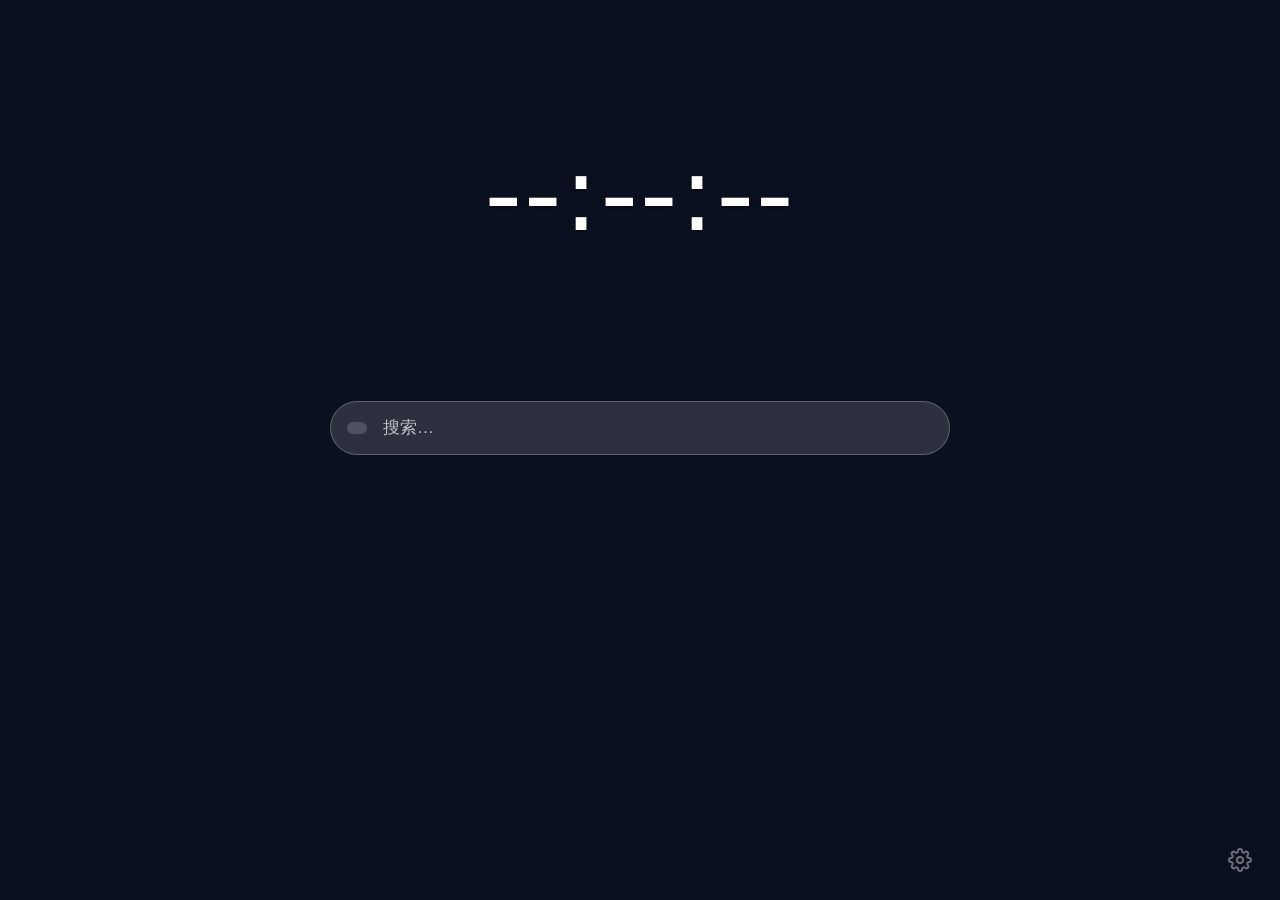
==== index.html @ e80e0e66 "feat(sky): 模拟日月东升西落与月相变化，天色随高度角连续过渡 需求：页面模拟一天日月自然变化，含晴天朝霞/烈日/落日、夜间月亮，其它天气对应现象。  几何：椭圆轨道（圆心=底部中心，横半轴=" ====
<!doctype html>
<html lang="zh-CN">
<head>
  <meta charset="utf-8" />
  <meta name="viewport" content="width=device-width, initial-scale=1" />
  <title>新标签页</title>
  <link rel="stylesheet" href="css/style.css" />
</head>
<body>
  <!-- 背景层：图片 / 渐变（双图层交叉淡入，#bg-layer-2 为待切换层） -->
  <div id="bg-layer"></div>
  <div id="bg-layer-2"></div>

  <!-- 效果层：昼夜叠加 + 日月天空 + 天气粒子 -->
  <div id="fx-layer">
    <div id="daynight-overlay"></div>
    <div id="sky" aria-hidden="true">
      <div id="stars-a" class="stars"></div>
      <div id="stars-b" class="stars"></div>
      <div id="sun"></div>
      <div id="moon"><div id="moon-shadow"></div></div>
    </div>
    <canvas id="weather-canvas"></canvas>
  </div>

  <!-- 内容层：时钟 / 搜索 / 天气 / 链接 -->
  <main id="content">
    <div id="clock">
      <div id="clock-time">--:--:--</div>
      <div id="clock-date"></div>
    </div>

    <form id="search-form" autocomplete="off">
      <div id="search-engine" role="button" tabindex="0" title="切换搜索引擎"></div>
      <input id="search-input" type="text" placeholder="搜索…" aria-label="搜索" />
      <ul id="search-suggestions" hidden></ul>
    </form>

    <div id="poetry">
      <span id="poetry-content"></span>
      <span id="poetry-origin" class="poetry-subtitle"></span>
    </div>

    <section id="quicklinks" aria-label="快捷链接"></section>
  </main>

  <div id="bg-toast" role="status" aria-live="polite"></div>

  <button id="settings-btn" type="button" aria-label="设置" title="设置">
    <svg viewBox="0 0 24 24" fill="none" stroke="currentColor" stroke-width="2" stroke-linecap="round" stroke-linejoin="round">
      <circle cx="12" cy="12" r="3" />
      <path d="M19.4 15a1.65 1.65 0 0 0 .33 1.82l.06.06a2 2 0 1 1-2.83 2.83l-.06-.06a1.65 1.65 0 0 0-1.82-.33 1.65 1.65 0 0 0-1 1.51V21a2 2 0 0 1-4 0v-.09A1.65 1.65 0 0 0 9 19.4a1.65 1.65 0 0 0-1.82.33l-.06.06a2 2 0 1 1-2.83-2.83l.06-.06a1.65 1.65 0 0 0 .33-1.82 1.65 1.65 0 0 0-1.51-1H3a2 2 0 0 1 0-4h.09A1.65 1.65 0 0 0 4.6 9a1.65 1.65 0 0 0-.33-1.82l-.06-.06a2 2 0 1 1 2.83-2.83l.06.06a1.65 1.65 0 0 0 1.82.33H9a1.65 1.65 0 0 0 1-1.51V3a2 2 0 0 1 4 0v.09a1.65 1.65 0 0 0 1 1.51 1.65 1.65 0 0 0 1.82-.33l.06-.06a2 2 0 1 1 2.83 2.83l-.06.06a1.65 1.65 0 0 0-.33 1.82V9a1.65 1.65 0 0 0 1.51 1H21a2 2 0 0 1 0 4h-.09a1.65 1.65 0 0 0-1.51 1z" />
    </svg>
  </button>

  <script type="module" src="js/main.js"></script>
</body>
</html>
---- css/style.css ----
:root {
  --text: #ffffff;
  --text-shadow: 0 1px 4px rgba(0, 0, 0, 0.55);
}

* {
  box-sizing: border-box;
}

html,
body {
  margin: 0;
  height: 100%;
  overflow: hidden;
  font-family: -apple-system, "Segoe UI", "Microsoft YaHei", system-ui, sans-serif;
  color: var(--text);
  background: #0b1020;
}

/* 三层结构：背景 → 效果 → 内容 */
#bg-layer,
#bg-layer-2,
#fx-layer {
  position: fixed;
  inset: 0;
  width: 100%;
  height: 100%;
}

#bg-layer,
#bg-layer-2 {
  z-index: 0;
  background-size: cover;
  background-position: center;
  transition: opacity 0.8s ease, filter 0.6s ease;
}

#bg-layer-2 {
  opacity: 0;
}

#fx-layer {
  z-index: 1;
  pointer-events: none;
}

#daynight-overlay {
  position: absolute;
  inset: 0;
  z-index: 0;
  transition: background 2s ease;
}

/* 日月天空层：overlay 之上（日月不被夜色压暗）、天气粒子之下（雨雪落在日月之前） */
#sky {
  position: absolute;
  inset: 0;
  z-index: 1;
}

#sun,
#moon {
  position: absolute;
  left: 0;
  top: 0;
  border-radius: 50%;
  opacity: 0;
  will-change: transform;
  transition:
    transform 61s linear,
    opacity 1.4s ease,
    box-shadow 2s ease;
}

#sun {
  width: 84px;
  height: 84px;
  background: radial-gradient(
    circle,
    #fffdf0 0%,
    #fff3c0 30%,
    #ffd76a 55%,
    rgba(255, 190, 100, 0.55) 70%,
    rgba(255, 170, 80, 0) 78%
  );
}

#moon {
  width: 58px;
  height: 58px;
  overflow: hidden;
  background: radial-gradient(
    circle at 38% 36%,
    #fffef7 0%,
    #f0ebda 45%,
    #d8d2bd 78%,
    #c6c0aa 100%
  );
}

/* 月相：与月面同大的暗盘横向平移，被裁出的亮区即当前相位（明暗交界为圆弧） */
#moon-shadow {
  position: absolute;
  inset: 0;
  border-radius: 50%;
  background: radial-gradient(circle, #0a0f28 0%, #070b1e 100%);
  opacity: 0.96;
  transition: transform 61s linear;
}

.stars {
  position: absolute;
  left: 0;
  top: 0;
  width: 2px;
  height: 2px;
  border-radius: 50%;
  opacity: 0;
  transition: opacity 2s ease;
}

#stars-a {
  animation: twinkle 3.4s ease-in-out infinite;
}

#stars-b {
  animation: twinkle 4.9s ease-in-out infinite 1.2s;
}

@keyframes twinkle {
  50% {
    filter: brightness(0.5);
  }
}

/* 首次定位不播过渡，避免从 (0,0) 飞入 */
.sky-noanim {
  transition: none !important;
}

#weather-canvas {
  position: absolute;
  inset: 0;
  z-index: 2;
  width: 100%;
  height: 100%;
}

#content {
  position: relative;
  z-index: 2;
  height: 100%;
  display: flex;
  flex-direction: column;
  align-items: center;
  justify-content: space-evenly;
  gap: 28px;
  padding: 24px;
  text-shadow: var(--text-shadow);
}

/* 时钟 */
#clock {
  text-align: center;
  user-select: none;
}

#clock-time {
  font-size: clamp(48px, 9vw, 104px);
  font-weight: 300;
  letter-spacing: 2px;
  font-variant-numeric: tabular-nums;
  line-height: 1;
}

#clock-date {
  margin-top: 8px;
  font-size: clamp(14px, 2vw, 20px);
  opacity: 0.85;
}

/* 搜索 */
#search-form {
  position: relative;
  z-index: 10;
  display: flex;
  align-items: center;
  gap: 8px;
  width: min(620px, 90vw);
  background: rgba(255, 255, 255, 0.14);
  border: 1px solid rgba(255, 255, 255, 0.25);
  backdrop-filter: blur(8px);
  border-radius: 999px;
  padding: 6px 8px 6px 16px;
}

#search-engine {
  font-size: 13px;
  font-weight: 500;
  padding: 6px 10px;
  border-radius: 999px;
  background: rgba(255, 255, 255, 0.16);
  white-space: nowrap;
  cursor: pointer;
}

#search-input {
  flex: 1;
  border: none;
  outline: none;
  background: transparent;
  color: var(--text);
  font-size: 17px;
  padding: 10px 8px;
}

#search-input::placeholder {
  color: rgba(255, 255, 255, 0.7);
}

#search-suggestions {
  position: absolute;
  top: calc(100% + 8px);
  left: 0;
  right: 0;
  max-height: 360px;
  overflow-y: auto;
  margin: 0;
  padding: 8px 0;
  list-style: none;
  /* 随昼夜相位联动（--phase-panel 由 effects.js 的 applyDayNight 写入） */
  background-color: var(--phase-panel, rgba(20, 23, 34, 0.92));
  transition: background-color 2s ease;
  border: 1px solid rgba(255, 255, 255, 0.12);
  backdrop-filter: blur(24px);
  border-radius: 18px;
  box-shadow: 0 16px 40px rgba(0, 0, 0, 0.45);
  color: #ffffff;
  text-shadow: 0 1px 3px rgba(0, 0, 0, 0.45);
  z-index: 20;
}

#search-suggestions::-webkit-scrollbar {
  width: 6px;
}

#search-suggestions::-webkit-scrollbar-track {
  background: transparent;
}

#search-suggestions::-webkit-scrollbar-thumb {
  background: rgba(255, 255, 255, 0.22);
  border-radius: 3px;
}

#search-suggestions li {
  padding: 10px 18px 10px 38px;
  font-size: 14px;
  cursor: pointer;
  transition: background-color 0.1s ease;
  background-image: url("data:image/svg+xml,%3Csvg xmlns='http://www.w3.org/2000/svg' width='14' height='14' viewBox='0 0 24 24' fill='none' stroke='%23ffffff' stroke-width='2' stroke-linecap='round' stroke-linejoin='round'%3E%3Ccircle cx='11' cy='11' r='8'/%3E%3Cpath d='M21 21l-4.3-4.3'/%3E%3C/svg%3E");
  background-position: 14px center;
  background-repeat: no-repeat;
}

#search-suggestions li:hover,
#search-suggestions li.active {
  background-color: rgba(255, 255, 255, 0.12);
}

#search-suggestions[hidden] {
  display: none;
}

/* 天气 */
#weather {
  display: flex;
  align-items: baseline;
  gap: 10px;
  font-size: 15px;
}

#weather-temp {
  font-size: 26px;
  font-weight: 500;
}

#weather-city {
  opacity: 0.8;
}

#poetry {
  display: flex;
  align-items: flex-end;
  gap: 10px;
  font-size: initial;
  flex-direction: column;
  transition: opacity 0.6s ease;
}

#poetry.poetry-fade {
  opacity: 0;
}

#poetry .poetry-subtitle {
  font-size: small;
}

/* 快捷链接 */
#quicklinks {
  display: grid;
  grid-template-columns: repeat(auto-fill, 84px);
  gap: 18px;
  justify-content: center;
  max-width: min(620px, 92vw);
}

.ql-item {
  display: flex;
  flex-direction: column;
  align-items: center;
  gap: 8px;
  text-decoration: none;
  color: var(--text);
  font-size: 12px;
  padding: 8px 4px;
  border-radius: 12px;
  transition: background 0.15s ease, transform 0.15s ease;
}

.ql-item:hover {
  background: rgba(255, 255, 255, 0.16);
  transform: translateY(-2px);
}

.ql-icon {
  width: 44px;
  height: 44px;
  border-radius: 12px;
  background-color: rgba(255, 255, 255, 0.14);
  background-position: center;
  background-size: 60%;
  background-repeat: no-repeat;
  border: 1px solid rgba(255, 255, 255, 0.25);
  backdrop-filter: blur(8px);
  box-shadow: 0 2px 8px rgba(0, 0, 0, 0.25);
}

.ql-name {
  max-width: 80px;
  overflow: hidden;
  text-overflow: ellipsis;
  white-space: nowrap;
  text-shadow: var(--text-shadow);
}

/* 右下角设置图标：仅图标，默认半透明，悬停清晰 */
#settings-btn {
  position: fixed;
  right: 20px;
  bottom: 20px;
  z-index: 30;
  width: 40px;
  height: 40px;
  padding: 0;
  margin: 0;
  display: flex;
  align-items: center;
  justify-content: center;
  background: none;
  border: none;
  color: var(--text);
  opacity: 0.4;
  cursor: pointer;
  transition: opacity 0.2s ease, transform 0.2s ease;
}

#settings-btn:hover {
  opacity: 1;
  transform: scale(1.1);
}

#settings-btn svg {
  width: 24px;
  height: 24px;
  filter: drop-shadow(0 1px 3px rgba(0, 0, 0, 0.45));
}

#bg-toast {
  position: fixed;
  left: 20px;
  bottom: 20px;
  z-index: 40;
  display: flex;
  align-items: center;
  gap: 8px;
  padding: 8px 14px;
  border-radius: 999px;
  background: rgba(0, 0, 0, 0.55);
  color: #fff;
  font-size: 13px;
  line-height: 1;
  opacity: 0;
  pointer-events: none;
  user-select: none;
  white-space: nowrap;
  transition: opacity 0.2s;
}
#bg-toast.show {
  opacity: 1;
}
#bg-toast .spin {
  flex: 0 0 auto;
  width: 13px;
  height: 13px;
  border: 2px solid rgba(255, 255, 255, 0.35);
  border-top-color: #fff;
  border-radius: 50%;
  animation: bg-spin 0.7s linear infinite;
}
@keyframes bg-spin {
  to {
    transform: rotate(360deg);
  }
}
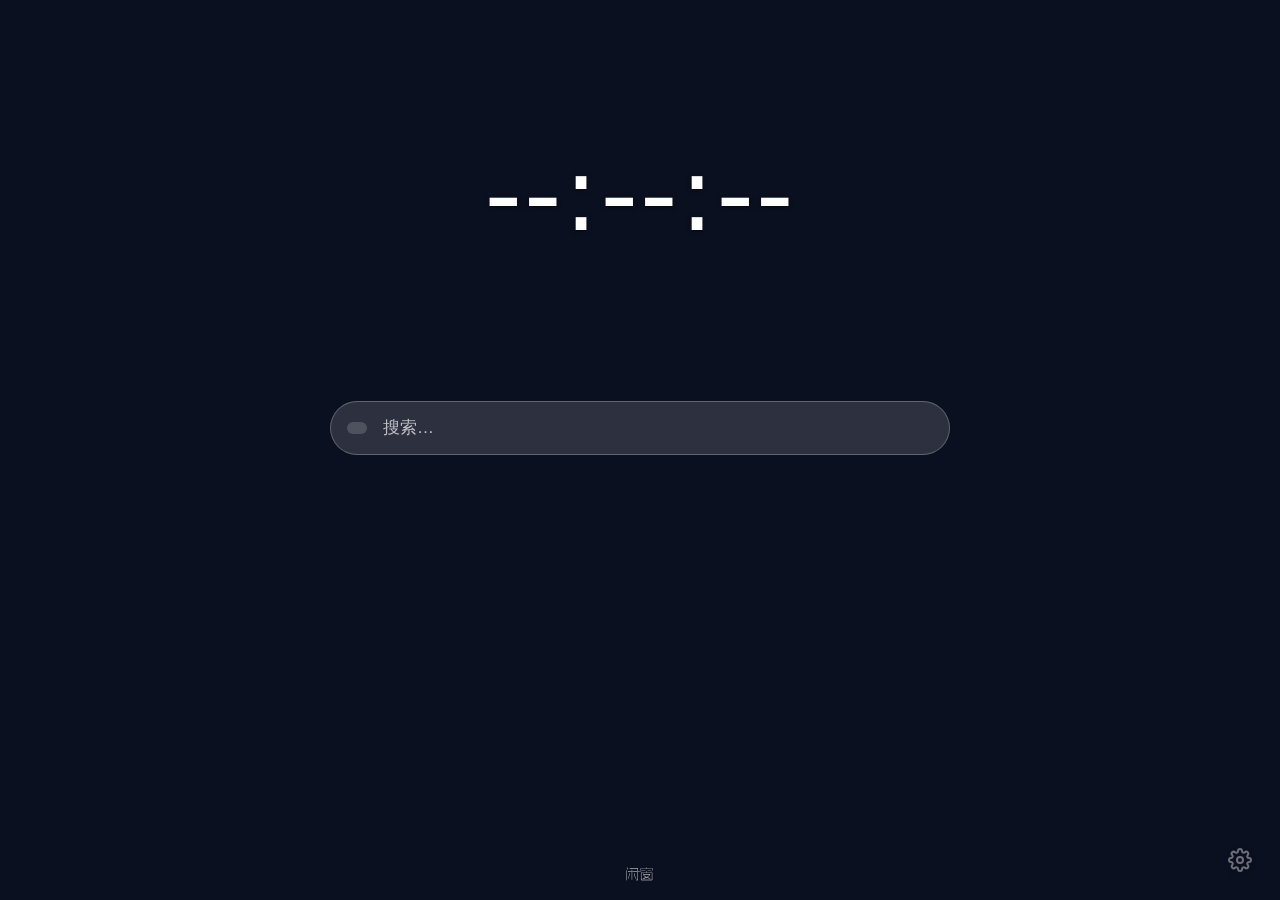
==== commit 399a5443: "feat(brand): 换用 logo.png 图标并补全标签页 favicon - 图标源由根目录 icon.png 换成 images/logo.png（绿色「闲窗」字形）；   生成时裁掉四周" ====
--- a/index.html
+++ b/index.html
@@ -3,7 +3,9 @@
 <head>
   <meta charset="utf-8" />
   <meta name="viewport" content="width=device-width, initial-scale=1" />
-  <title>新标签页</title>
+  <title>闲窗</title>
+  <link rel="icon" href="icons/favicon.ico" sizes="any" />
+  <link rel="icon" type="image/png" sizes="32x32" href="icons/icon32.png" />
   <link rel="stylesheet" href="css/style.css" />
 </head>
 <body>
@@ -46,13 +48,16 @@
 
   <div id="bg-toast" role="status" aria-live="polite"></div>
 
+  <!-- 左上角：农历（汉字数字年月日）+ 干支三柱（年/月/日） -->
+  <div id="lunar-badge" aria-hidden="true"></div>
+
   <button id="settings-btn" type="button" aria-label="设置" title="设置">
     <svg viewBox="0 0 24 24" fill="none" stroke="currentColor" stroke-width="2" stroke-linecap="round" stroke-linejoin="round">
       <circle cx="12" cy="12" r="3" />
       <path d="M19.4 15a1.65 1.65 0 0 0 .33 1.82l.06.06a2 2 0 1 1-2.83 2.83l-.06-.06a1.65 1.65 0 0 0-1.82-.33 1.65 1.65 0 0 0-1 1.51V21a2 2 0 0 1-4 0v-.09A1.65 1.65 0 0 0 9 19.4a1.65 1.65 0 0 0-1.82.33l-.06.06a2 2 0 1 1-2.83-2.83l.06-.06a1.65 1.65 0 0 0 .33-1.82 1.65 1.65 0 0 0-1.51-1H3a2 2 0 0 1 0-4h.09A1.65 1.65 0 0 0 4.6 9a1.65 1.65 0 0 0-.33-1.82l-.06-.06a2 2 0 1 1 2.83-2.83l.06.06a1.65 1.65 0 0 0 1.82.33H9a1.65 1.65 0 0 0 1-1.51V3a2 2 0 0 1 4 0v.09a1.65 1.65 0 0 0 1 1.51 1.65 1.65 0 0 0 1.82-.33l.06-.06a2 2 0 1 1 2.83 2.83l-.06.06a1.65 1.65 0 0 0-.33 1.82V9a1.65 1.65 0 0 0 1.51 1H21a2 2 0 0 1 0 4h-.09a1.65 1.65 0 0 0-1.51 1z" />
     </svg>
   </button>
-
+  <p id="bottom-xianchuang" aria-hidden="true"></p>
   <script type="module" src="js/main.js"></script>
 </body>
 </html>
--- a/css/style.css
+++ b/css/style.css
@@ -66,8 +66,8 @@
   border-radius: 50%;
   opacity: 0;
   will-change: transform;
+  /* 位置由 rAF 每帧实时驱动，不再依赖 CSS 长过渡补间 */
   transition:
-    transform 61s linear,
     opacity 1.4s ease,
     box-shadow 2s ease;
 }
@@ -75,27 +75,23 @@
 #sun {
   width: 84px;
   height: 84px;
-  background: radial-gradient(
-    circle,
-    #fffdf0 0%,
-    #fff3c0 30%,
-    #ffd76a 55%,
-    rgba(255, 190, 100, 0.55) 70%,
-    rgba(255, 170, 80, 0) 78%
-  );
+  background: radial-gradient(circle,
+      #fffdf0 0%,
+      #fff3c0 30%,
+      #ffd76a 55%,
+      rgba(255, 190, 100, 0.55) 70%,
+      rgba(255, 170, 80, 0) 78%);
 }
 
 #moon {
   width: 58px;
   height: 58px;
   overflow: hidden;
-  background: radial-gradient(
-    circle at 38% 36%,
-    #fffef7 0%,
-    #f0ebda 45%,
-    #d8d2bd 78%,
-    #c6c0aa 100%
-  );
+  background: radial-gradient(circle at 38% 36%,
+      #fffef7 0%,
+      #f0ebda 45%,
+      #d8d2bd 78%,
+      #c6c0aa 100%);
 }
 
 /* 月相：与月面同大的暗盘横向平移，被裁出的亮区即当前相位（明暗交界为圆弧） */
@@ -105,7 +101,7 @@
   border-radius: 50%;
   background: radial-gradient(circle, #0a0f28 0%, #070b1e 100%);
   opacity: 0.96;
-  transition: transform 61s linear;
+  /* 月相由 rAF 每帧连续更新，无需长过渡 */
 }
 
 .stars {
@@ -177,6 +173,21 @@
   margin-top: 8px;
   font-size: clamp(14px, 2vw, 20px);
   opacity: 0.85;
+}
+
+/* 左上角：农历 + 干支三柱徽标 */
+#lunar-badge {
+  position: fixed;
+  left: 20px;
+  top: 16px;
+  z-index: 30;
+  font-size: 13px;
+  letter-spacing: 1px;
+  color: var(--text);
+  opacity: 0.75;
+  text-shadow: 0 1px 3px rgba(0, 0, 0, 0.45);
+  user-select: none;
+  white-space: nowrap;
 }
 
 /* 搜索 */
@@ -263,7 +274,7 @@
   background-repeat: no-repeat;
 }
 
-#search-suggestions li:hover,
+/* 高亮只由 JS 维护的 .active 决定（鼠标悬停也写入同一状态），避免出现两行高亮 */
 #search-suggestions li.active {
   background-color: rgba(255, 255, 255, 0.12);
 }
@@ -406,9 +417,11 @@
   white-space: nowrap;
   transition: opacity 0.2s;
 }
+
 #bg-toast.show {
   opacity: 1;
 }
+
 #bg-toast .spin {
   flex: 0 0 auto;
   width: 13px;
@@ -418,8 +431,21 @@
   border-radius: 50%;
   animation: bg-spin 0.7s linear infinite;
 }
+
 @keyframes bg-spin {
   to {
     transform: rotate(360deg);
   }
+}
+
+#bottom-xianchuang {
+  position: fixed;
+  bottom: 0;
+  width: 100%;
+  height: 20px;
+  text-align: center;
+  pointer-events: none;
+  background-image: url(../images/xianchuang.svg);
+  background-repeat: no-repeat;
+  background-position: center;
 }
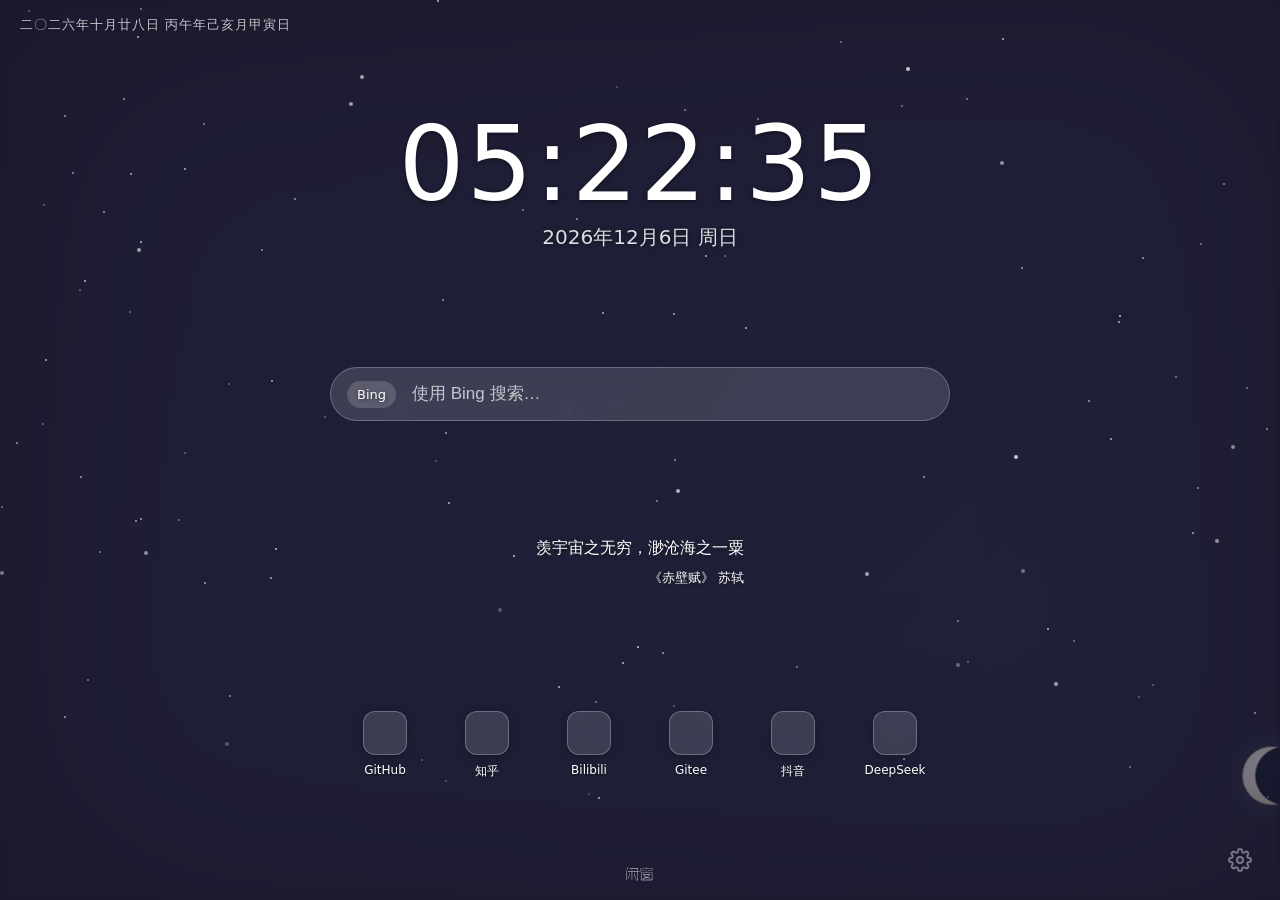
==== commit 22a21219: "feat(settings): 设置改为首页侧滑抽屉并固定保存栏，版本升至 0.2.0 - 新增 settingsOverlay：右侧满高 iframe 内嵌 options.html，Esc/遮罩/" ====
--- a/index.html
+++ b/index.html
@@ -3,7 +3,7 @@
 <head>
   <meta charset="utf-8" />
   <meta name="viewport" content="width=device-width, initial-scale=1" />
-  <title>闲窗</title>
+  <title>闲窗  -- 偷得浮生半日闲</title>
   <link rel="icon" href="icons/favicon.ico" sizes="any" />
   <link rel="icon" type="image/png" sizes="32x32" href="icons/icon32.png" />
   <link rel="stylesheet" href="css/style.css" />
@@ -48,8 +48,11 @@
 
   <div id="bg-toast" role="status" aria-live="polite"></div>
 
-  <!-- 左上角：农历（汉字数字年月日）+ 干支三柱（年/月/日） -->
-  <div id="lunar-badge" aria-hidden="true"></div>
+  <!-- 左上角：农历（汉字数字年月日）+ 干支三柱（年/月/日）+ 右侧天气（链接 MSN 天气） -->
+  <div id="lunar-badge">
+    <span id="lunar-text"></span>
+    <a id="lunar-weather" hidden target="_blank" rel="noopener"></a>
+  </div>
 
   <button id="settings-btn" type="button" aria-label="设置" title="设置">
     <svg viewBox="0 0 24 24" fill="none" stroke="currentColor" stroke-width="2" stroke-linecap="round" stroke-linejoin="round">
--- a/css/style.css
+++ b/css/style.css
@@ -188,6 +188,27 @@
   text-shadow: 0 1px 3px rgba(0, 0, 0, 0.45);
   user-select: none;
   white-space: nowrap;
+}
+
+/* 徽标右侧：天气中文（含温度），点击跳 MSN 天气。
+   竖线分隔仅在农历文本非空时出现：农历开关关闭时 span 为空，
+   天气贴左显示，不留孤立间距与竖线（两者显隐已解耦） */
+#lunar-weather {
+  color: inherit;
+  text-decoration: none;
+  cursor: pointer;
+  opacity: 0.95;
+}
+
+#lunar-text:not(:empty) + #lunar-weather {
+  margin-left: 8px;
+  padding-left: 10px;
+  border-left: 1px solid currentColor;
+}
+
+#lunar-weather:hover {
+  opacity: 1;
+  text-decoration: underline;
 }
 
 /* 搜索 */
@@ -443,9 +464,88 @@
   bottom: 0;
   width: 100%;
   height: 20px;
+  z-index: 1;
   text-align: center;
   pointer-events: none;
   background-image: url(../images/xianchuang.svg);
   background-repeat: no-repeat;
   background-position: center;
+}
+
+/* 设置抽屉：右侧满高 iframe 内嵌 options.html（同源）。宽度 600px 为表单舒适上限，
+   窄屏由 min() 自动退化为全屏；调宽度只需改 --settings-panel-width 一处。 */
+.settings-overlay {
+  --settings-panel-width: 600px;
+  position: fixed;
+  inset: 0;
+  z-index: 100;
+}
+
+.settings-overlay__mask {
+  position: absolute;
+  inset: 0;
+  background: rgba(6, 9, 20, 0.55);
+  opacity: 0;
+  transition: opacity 0.25s ease;
+}
+
+.settings-overlay.is-open .settings-overlay__mask {
+  opacity: 1;
+}
+
+.settings-overlay__panel {
+  position: absolute;
+  top: 0;
+  right: 0;
+  bottom: 0;
+  width: min(var(--settings-panel-width), 100vw);
+  background: #f5f6f8; /* 与 options.css 的 --bg 一致，避免加载瞬间白闪 */
+  box-shadow: -16px 0 48px rgba(0, 0, 0, 0.35);
+  transform: translateX(100%);
+  transition: transform 0.25s ease;
+}
+
+.settings-overlay.is-open .settings-overlay__panel {
+  transform: translateX(0);
+}
+
+.settings-overlay__frame {
+  display: block;
+  width: 100%;
+  height: 100%;
+  border: 0;
+}
+
+.settings-overlay__close {
+  position: absolute;
+  top: 14px;
+  right: 16px;
+  z-index: 2;
+  width: 34px;
+  height: 34px;
+  padding: 0;
+  display: flex;
+  align-items: center;
+  justify-content: center;
+  border: 1px solid #e3e6ea;
+  border-radius: 50%;
+  background: #fff;
+  color: #1f2329;
+  font-size: 22px;
+  line-height: 1;
+  cursor: pointer;
+  box-shadow: 0 2px 10px rgba(0, 0, 0, 0.12);
+}
+
+.settings-overlay__close:hover {
+  border-color: #185fa5;
+  color: #185fa5;
+}
+
+@media (prefers-reduced-motion: reduce) {
+
+  .settings-overlay__mask,
+  .settings-overlay__panel {
+    transition: none;
+  }
 }
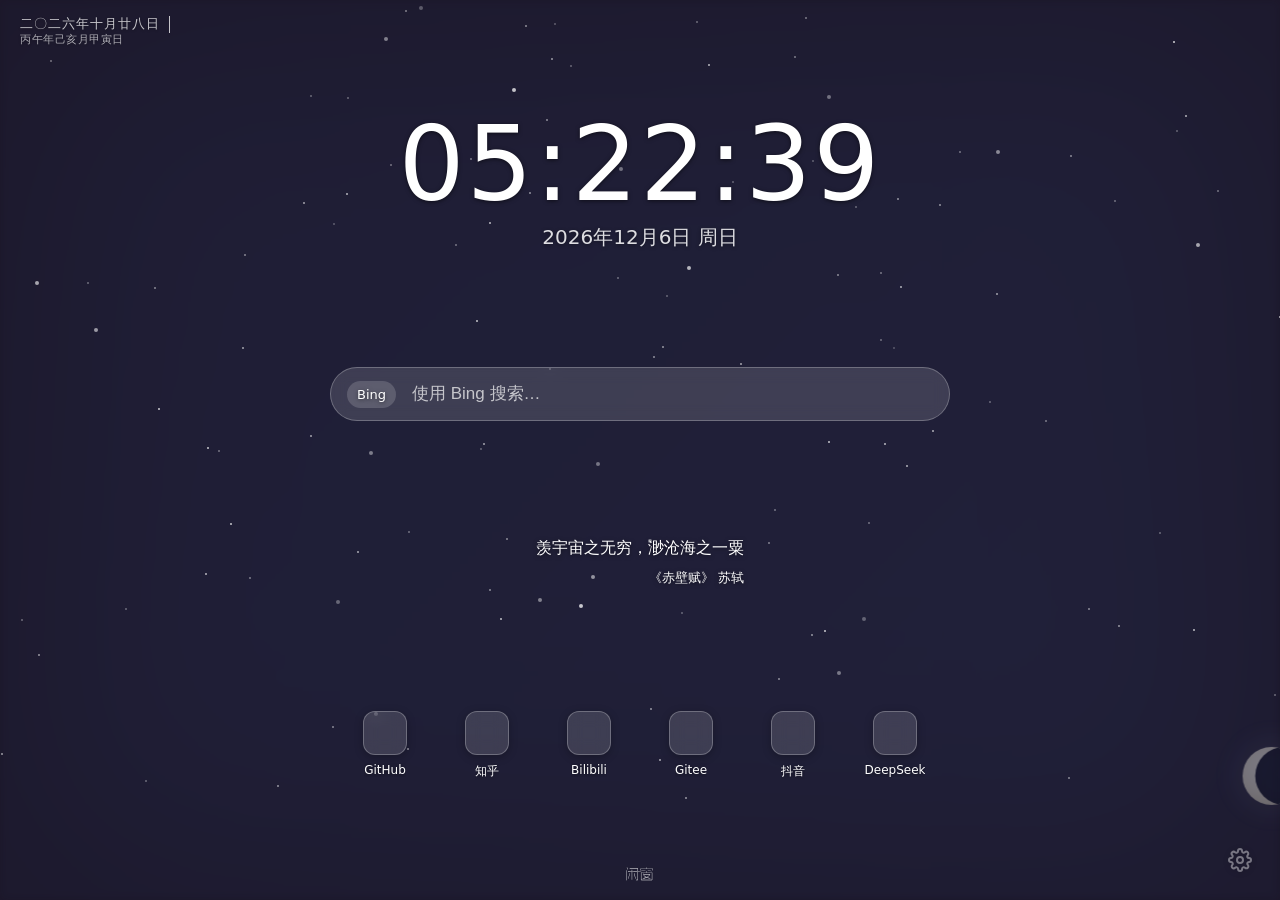
==== commit 18c7eec2: "fix(badge): 农历干支改为上下两行，小屏天气不再溢出 左上角徽标原为单行 nowrap，农历 10 字 + 干支 11 字 + 天气总宽约 420px， 320–360px 竖屏下天气被裁在" ====
--- a/index.html
+++ b/index.html
@@ -48,9 +48,13 @@
 
   <div id="bg-toast" role="status" aria-live="polite"></div>
 
-  <!-- 左上角：农历（汉字数字年月日）+ 干支三柱（年/月/日）+ 右侧天气（链接 MSN 天气） -->
+  <!-- 左上角：农历（汉字数字年月日）+ 干支三柱（年/月/日）+ 右侧天气（链接 MSN 天气）。
+       农历与干分支上下两行（干支为副行小字），天气紧跟主行右侧；窄屏由 CSS flex-wrap 兜底 -->
   <div id="lunar-badge">
-    <span id="lunar-text"></span>
+    <span class="lunar-dates">
+      <span id="lunar-text"></span>
+      <span id="lunar-gz"></span>
+    </span>
     <a id="lunar-weather" hidden target="_blank" rel="noopener"></a>
   </div>
 
--- a/css/style.css
+++ b/css/style.css
@@ -175,37 +175,77 @@
   opacity: 0.85;
 }
 
-/* 左上角：农历 + 干支三柱徽标 */
+/* 左上角：农历 + 干支三柱徽标。
+   农历为主行（13px），干支三柱降为副行（11px、略淡）——整体宽度因此从 ~420px 收到 ~280px，
+   小屏竖屏（320–360px）不再溢出；天气与主行顶对齐，隔着竖线贴在其右。
+   极端窄屏 / 系统字体放大时由 flex-wrap 兜底：天气整体折到下一行、从行首起排，绝不裁字。 */
 #lunar-badge {
   position: fixed;
   left: 20px;
   top: 16px;
   z-index: 30;
+  max-width: calc(100vw - 40px);
+  display: flex;
+  align-items: flex-start;
+  flex-wrap: wrap;
+  gap: 0 20px;
   font-size: 13px;
   letter-spacing: 1px;
   color: var(--text);
   opacity: 0.75;
   text-shadow: 0 1px 3px rgba(0, 0, 0, 0.45);
   user-select: none;
+}
+
+/* 农历主行 + 干支副行上下排列 */
+#lunar-badge .lunar-dates {
+  position: relative;
+  display: flex;
+  flex-direction: column;
+  line-height: 1.3;
+}
+
+/* 竖线画在农历块右缘（而非天气左缘）：与主行等高，折行时随农历块留下，
+   不会孤立地出现在换行后的天气前面 */
+#lunar-badge.lunar-on .lunar-dates::after {
+  content: "";
+  position: absolute;
+  top: 0;
+  right: -10px;
+  width: 1px;
+  height: 1.3em;
+  background: currentColor;
+}
+
+#lunar-text,
+#lunar-gz,
+#lunar-weather {
   white-space: nowrap;
 }
 
-/* 徽标右侧：天气中文（含温度），点击跳 MSN 天气。
-   竖线分隔仅在农历文本非空时出现：农历开关关闭时 span 为空，
-   天气贴左显示，不留孤立间距与竖线（两者显隐已解耦） */
+#lunar-gz {
+  font-size: 11px;
+  letter-spacing: 0.5px;
+  opacity: 0.85;
+}
+
+/* 农历开关关闭时不占位（class 由 clock.js 维护），天气自然贴左 */
+#lunar-badge:not(.lunar-on) .lunar-dates {
+  display: none;
+}
+
+/* 天气：与农历主行顶对齐（stretch 会拉成两行高）；
+   不设 margin-left:auto——容器 shrink-to-fit，同行时本就紧贴主列，折行时靠右反而错位 */
 #lunar-weather {
+  align-self: flex-start;
+  line-height: 1.3;
   color: inherit;
   text-decoration: none;
   cursor: pointer;
   opacity: 0.95;
 }
 
-#lunar-text:not(:empty) + #lunar-weather {
-  margin-left: 8px;
-  padding-left: 10px;
-  border-left: 1px solid currentColor;
-}
-
+/* 竖线由 .lunar-dates::after 提供，天气自身不带边框与内边距（折行后从行首起排） */
 #lunar-weather:hover {
   opacity: 1;
   text-decoration: underline;
